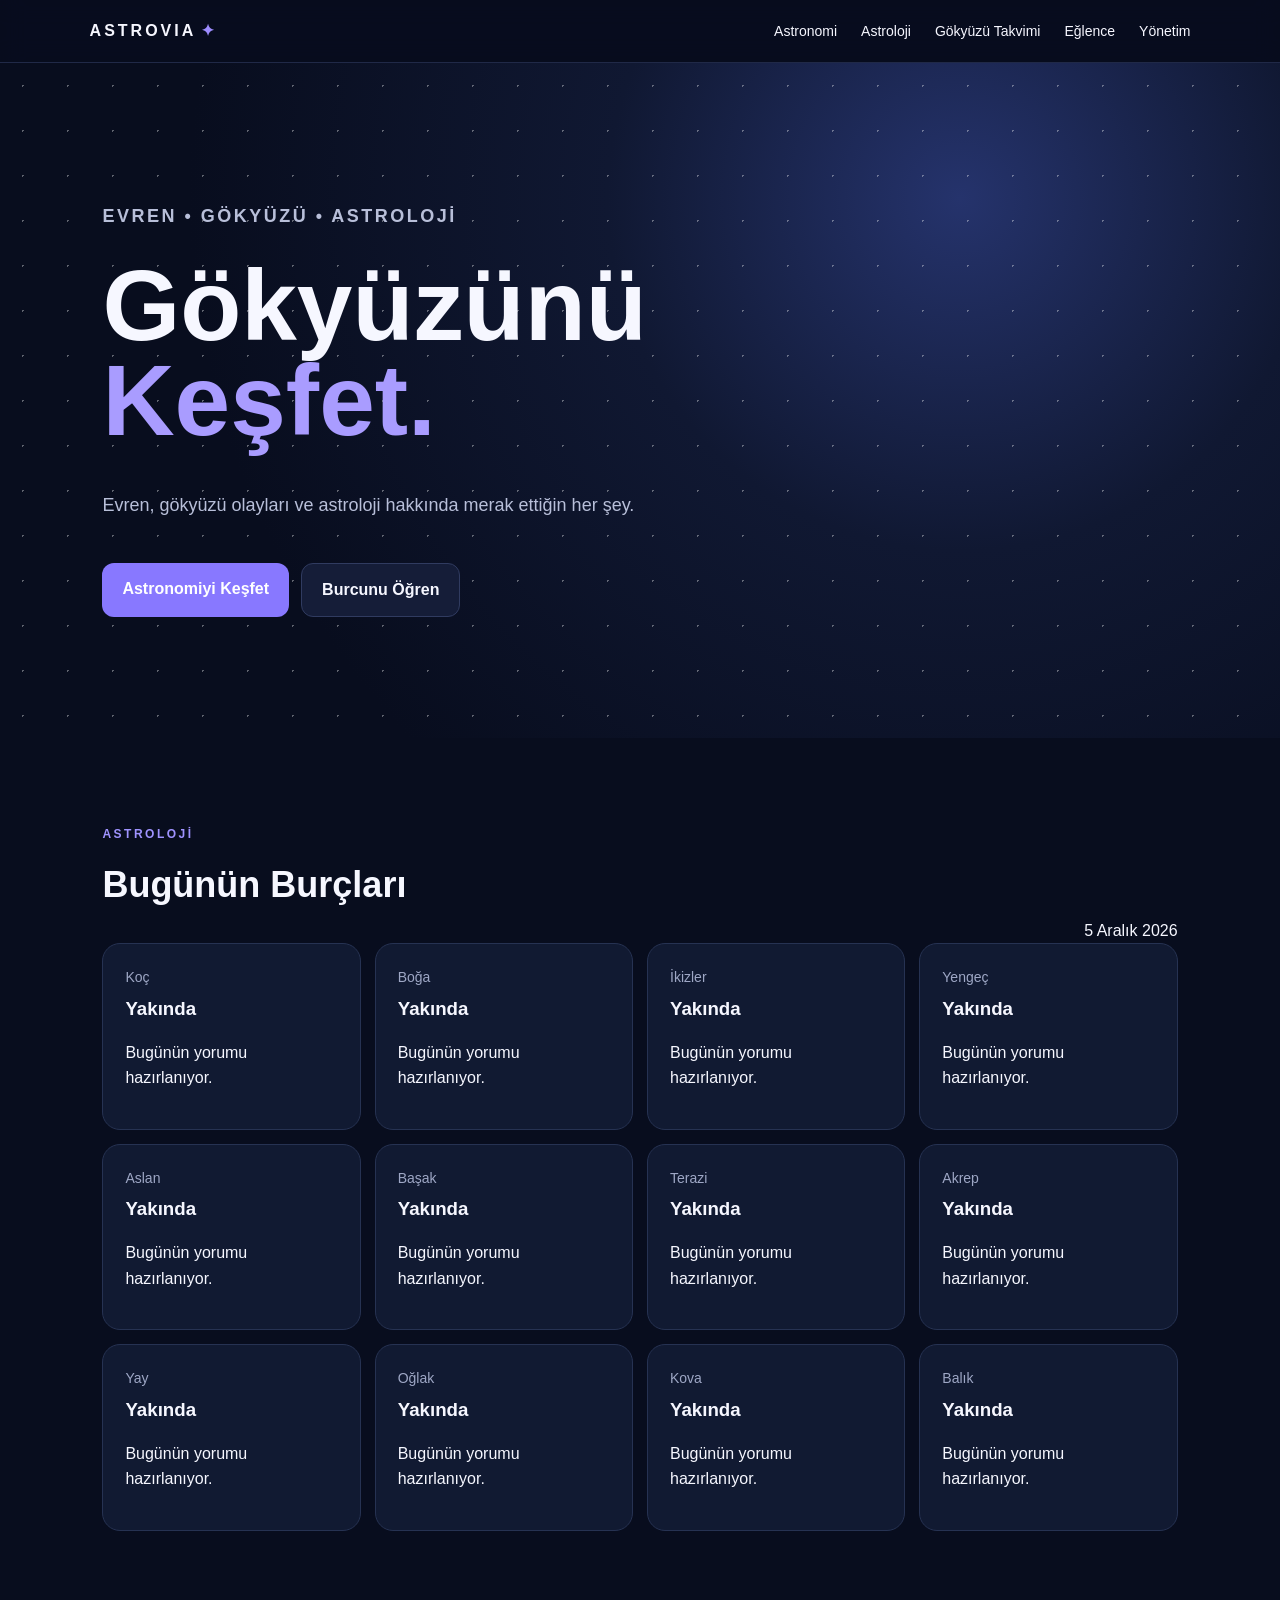
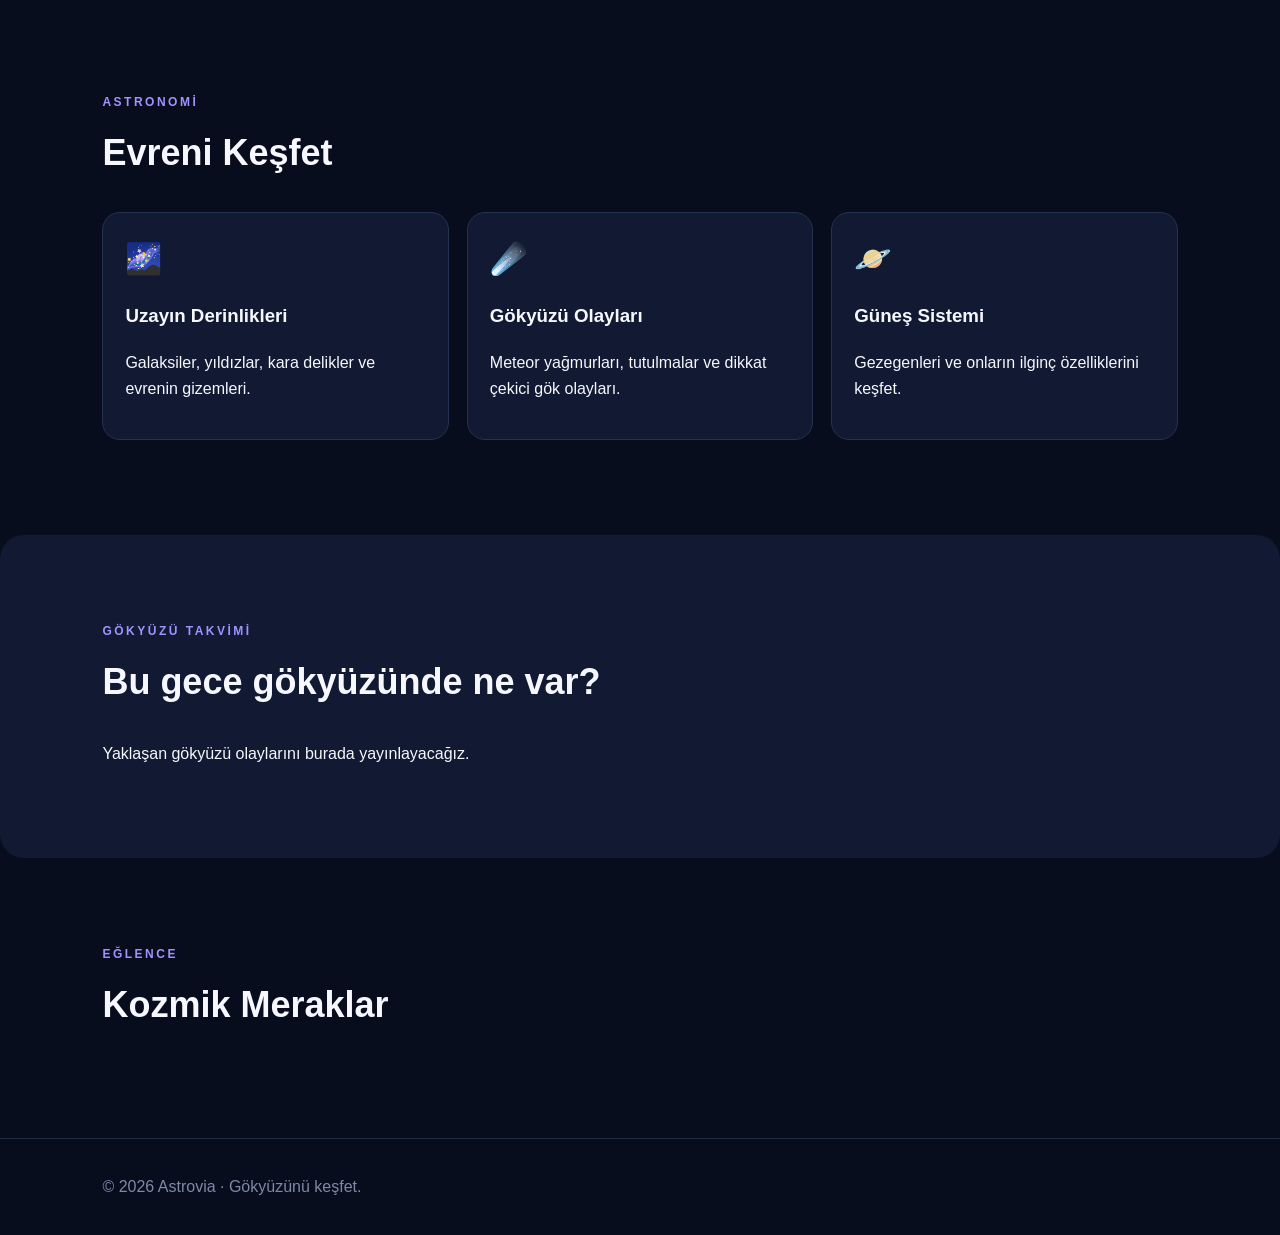
==== index.html @ fa3518bb "Add files via upload" ====
<!doctype html>
<html lang="tr">
<head>
  <meta charset="utf-8">
  <meta name="viewport" content="width=device-width,initial-scale=1">
  <title>Astrovia — Gökyüzünü Keşfet</title>
  <meta name="description" content="Astronomi, astroloji ve gökyüzü olayları.">
  <link rel="stylesheet" href="style.css">
</head>
<body>
<header class="site-header">
  <a class="brand" href="./">ASTROVIA<span>✦</span></a>
  <button id="menuBtn" class="menu-btn" aria-label="Menüyü aç">☰</button>
  <nav id="nav">
    <a href="#astronomi">Astronomi</a>
    <a href="#astroloji">Astroloji</a>
    <a href="#takvim">Gökyüzü Takvimi</a>
    <a href="#eglence">Eğlence</a>
    <a href="admin.html">Yönetim</a>
  </nav>
</header>

<main>
<section class="hero">
  <div class="stars"></div>
  <p class="eyebrow">EVREN • GÖKYÜZÜ • ASTROLOJİ</p>
  <h1>Gökyüzünü<br><span>Keşfet.</span></h1>
  <p>Evren, gökyüzü olayları ve astroloji hakkında merak ettiğin her şey.</p>
  <div class="hero-actions">
    <a class="btn primary" href="#astronomi">Astronomiyi Keşfet</a>
    <a class="btn ghost" href="#astroloji">Burcunu Öğren</a>
  </div>
</section>

<section id="astroloji" class="section">
  <div class="section-head">
    <div><p class="eyebrow">ASTROLOJİ</p><h2>Bugünün Burçları</h2></div>
    <span id="today"></span>
  </div>
  <div id="horoscopes" class="grid"></div>
</section>

<section id="astronomi" class="section">
  <div class="section-head"><div><p class="eyebrow">ASTRONOMİ</p><h2>Evreni Keşfet</h2></div></div>
  <div class="feature-grid">
    <article><span>🌌</span><h3>Uzayın Derinlikleri</h3><p>Galaksiler, yıldızlar, kara delikler ve evrenin gizemleri.</p></article>
    <article><span>☄️</span><h3>Gökyüzü Olayları</h3><p>Meteor yağmurları, tutulmalar ve dikkat çekici gök olayları.</p></article>
    <article><span>🪐</span><h3>Güneş Sistemi</h3><p>Gezegenleri ve onların ilginç özelliklerini keşfet.</p></article>
  </div>
</section>

<section id="takvim" class="section dark-card">
  <p class="eyebrow">GÖKYÜZÜ TAKVİMİ</p>
  <h2>Bu gece gökyüzünde ne var?</h2>
  <p>Yaklaşan gökyüzü olaylarını burada yayınlayacağız.</p>
</section>

<section id="eglence" class="section">
  <p class="eyebrow">EĞLENCE</p>
  <h2>Kozmik Meraklar</h2>
  <div id="articles" class="articles"></div>
</section>
</main>

<footer>© <span id="year"></span> Astrovia · Gökyüzünü keşfet.</footer>
<script src="app.js"></script>
</body>
</html>
---- style.css ----
*{box-sizing:border-box}body{margin:0;font-family:-apple-system,BlinkMacSystemFont,"Segoe UI",sans-serif;background:#080d1e;color:#f6f7ff;line-height:1.6}a{color:inherit;text-decoration:none}.site-header{position:sticky;top:0;z-index:10;display:flex;align-items:center;justify-content:space-between;padding:18px 7%;background:rgba(8,13,30,.9);backdrop-filter:blur(12px);border-bottom:1px solid #202947}.brand{font-weight:800;letter-spacing:3px}.brand span{color:#9d8cff;margin-left:5px}nav{display:flex;gap:24px;font-size:14px}nav a:hover,.back:hover{color:#a99cff}.menu-btn{display:none;background:none;border:0;color:white;font-size:25px}.hero{position:relative;min-height:75vh;display:flex;flex-direction:column;justify-content:center;padding:80px 8%;overflow:hidden;background:radial-gradient(circle at 75% 20%,#25336c 0,#101832 32%,#080d1e 70%)}.stars{position:absolute;inset:0;opacity:.35;background-image:radial-gradient(#fff 1px,transparent 1px);background-size:45px 45px}.hero>*:not(.stars){position:relative}.eyebrow{font-size:12px;letter-spacing:2.5px;color:#9f93ff;font-weight:700}.hero h1{font-size:clamp(48px,9vw,100px);line-height:.95;margin:10px 0 25px}.hero h1 span{color:#a99cff}.hero p{max-width:650px;color:#b8bfd9;font-size:18px}.hero-actions{display:flex;gap:12px;margin-top:25px}.btn{display:inline-block;border:0;border-radius:12px;padding:13px 20px;font-weight:700;cursor:pointer}.primary{background:#8878ff;color:white}.ghost{background:#151d38;border:1px solid #303b60}.section{padding:75px 8%;max-width:1300px;margin:auto}.section-head{display:flex;justify-content:space-between;align-items:end;gap:20px}.section h2{font-size:36px;margin:4px 0 30px}.grid{display:grid;grid-template-columns:repeat(4,1fr);gap:14px}.card,.feature-grid article,.panel,.saved{background:#111a32;border:1px solid #263252;border-radius:18px;padding:22px}.card h3{margin:5px 0}.muted{color:#9ea7c5;font-size:14px}.feature-grid{display:grid;grid-template-columns:repeat(3,1fr);gap:18px}.feature-grid span{font-size:30px}.dark-card{background:#111a32;border-radius:24px;margin-top:20px}.articles{display:grid;gap:12px}.article{padding:20px;border-bottom:1px solid #263252}.admin{max-width:900px;margin:auto;padding:50px 6%}.panel{display:grid;gap:16px;margin:25px 0}.panel label{display:grid;gap:7px;font-weight:600}.panel input,.panel select,.panel textarea{width:100%;padding:12px;border-radius:10px;border:1px solid #303b60;background:#0b1227;color:white;font:inherit}.panel textarea{min-height:110px}.notice{padding:15px;border-radius:12px;background:#211f3d;color:#c9c5ff}.saved{display:grid;gap:10px}footer{padding:35px 8%;color:#7f88a6;border-top:1px solid #202947}@media(max-width:800px){nav{display:none}.menu-btn{display:block}.grid{grid-template-columns:repeat(2,1fr)}.feature-grid{grid-template-columns:1fr}.hero{min-height:70vh;padding:60px 7%}.section{padding:55px 7%}}@media(max-width:480px){.grid{grid-template-columns:1fr}.hero h1{font-size:56px}.hero-actions{flex-direction:column}.btn{text-align:center}}
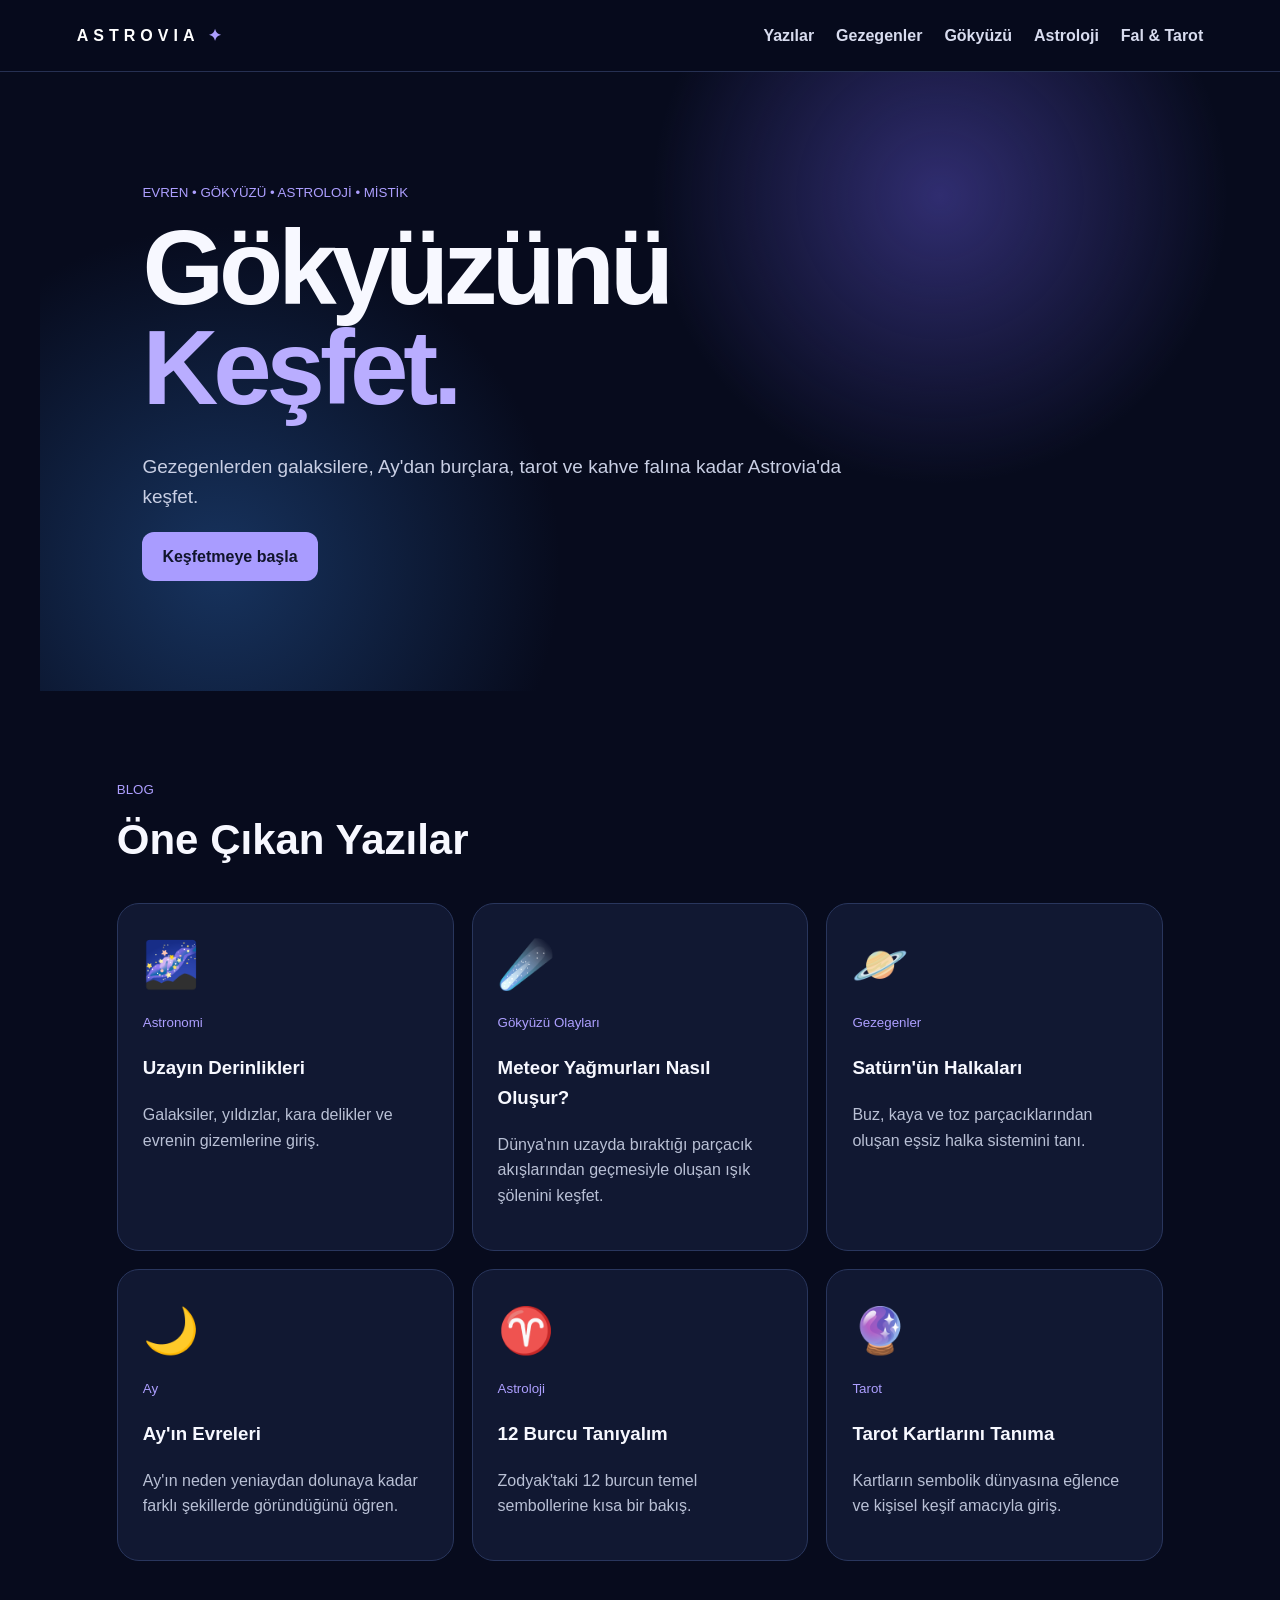
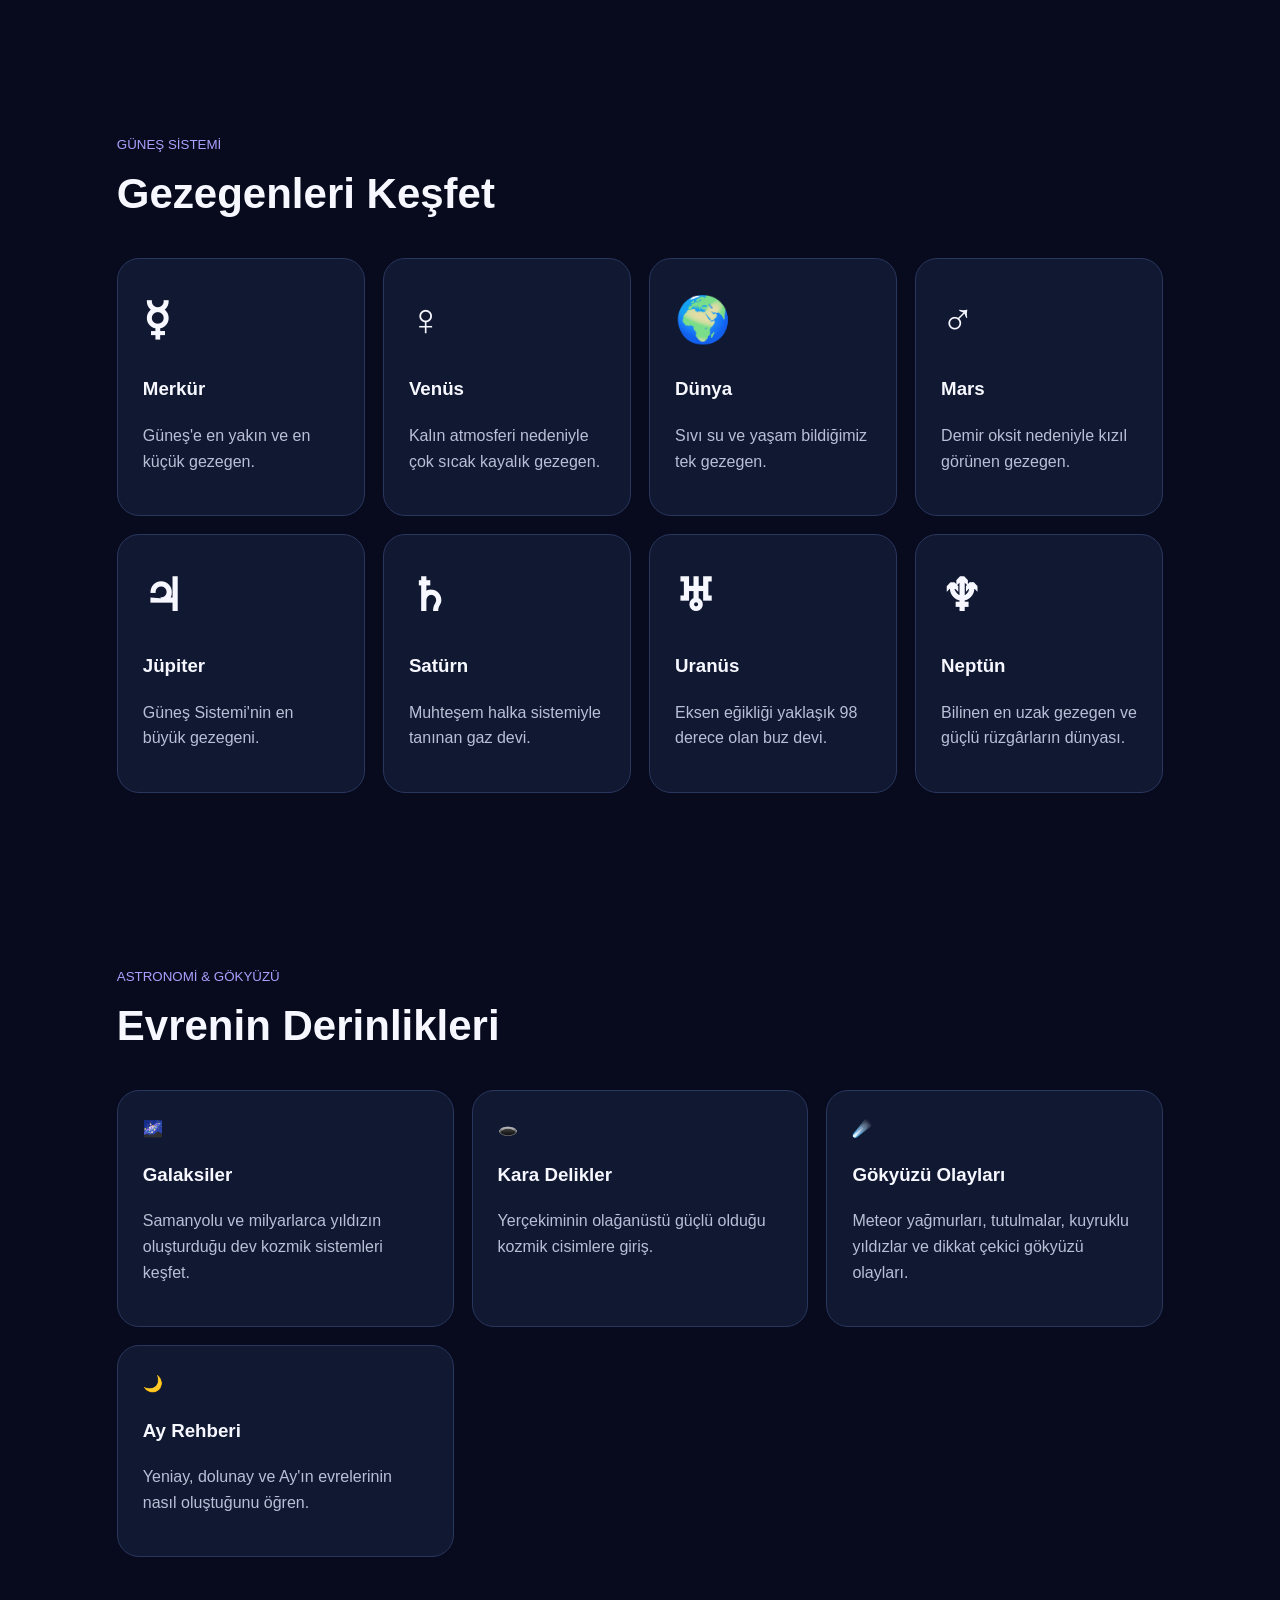
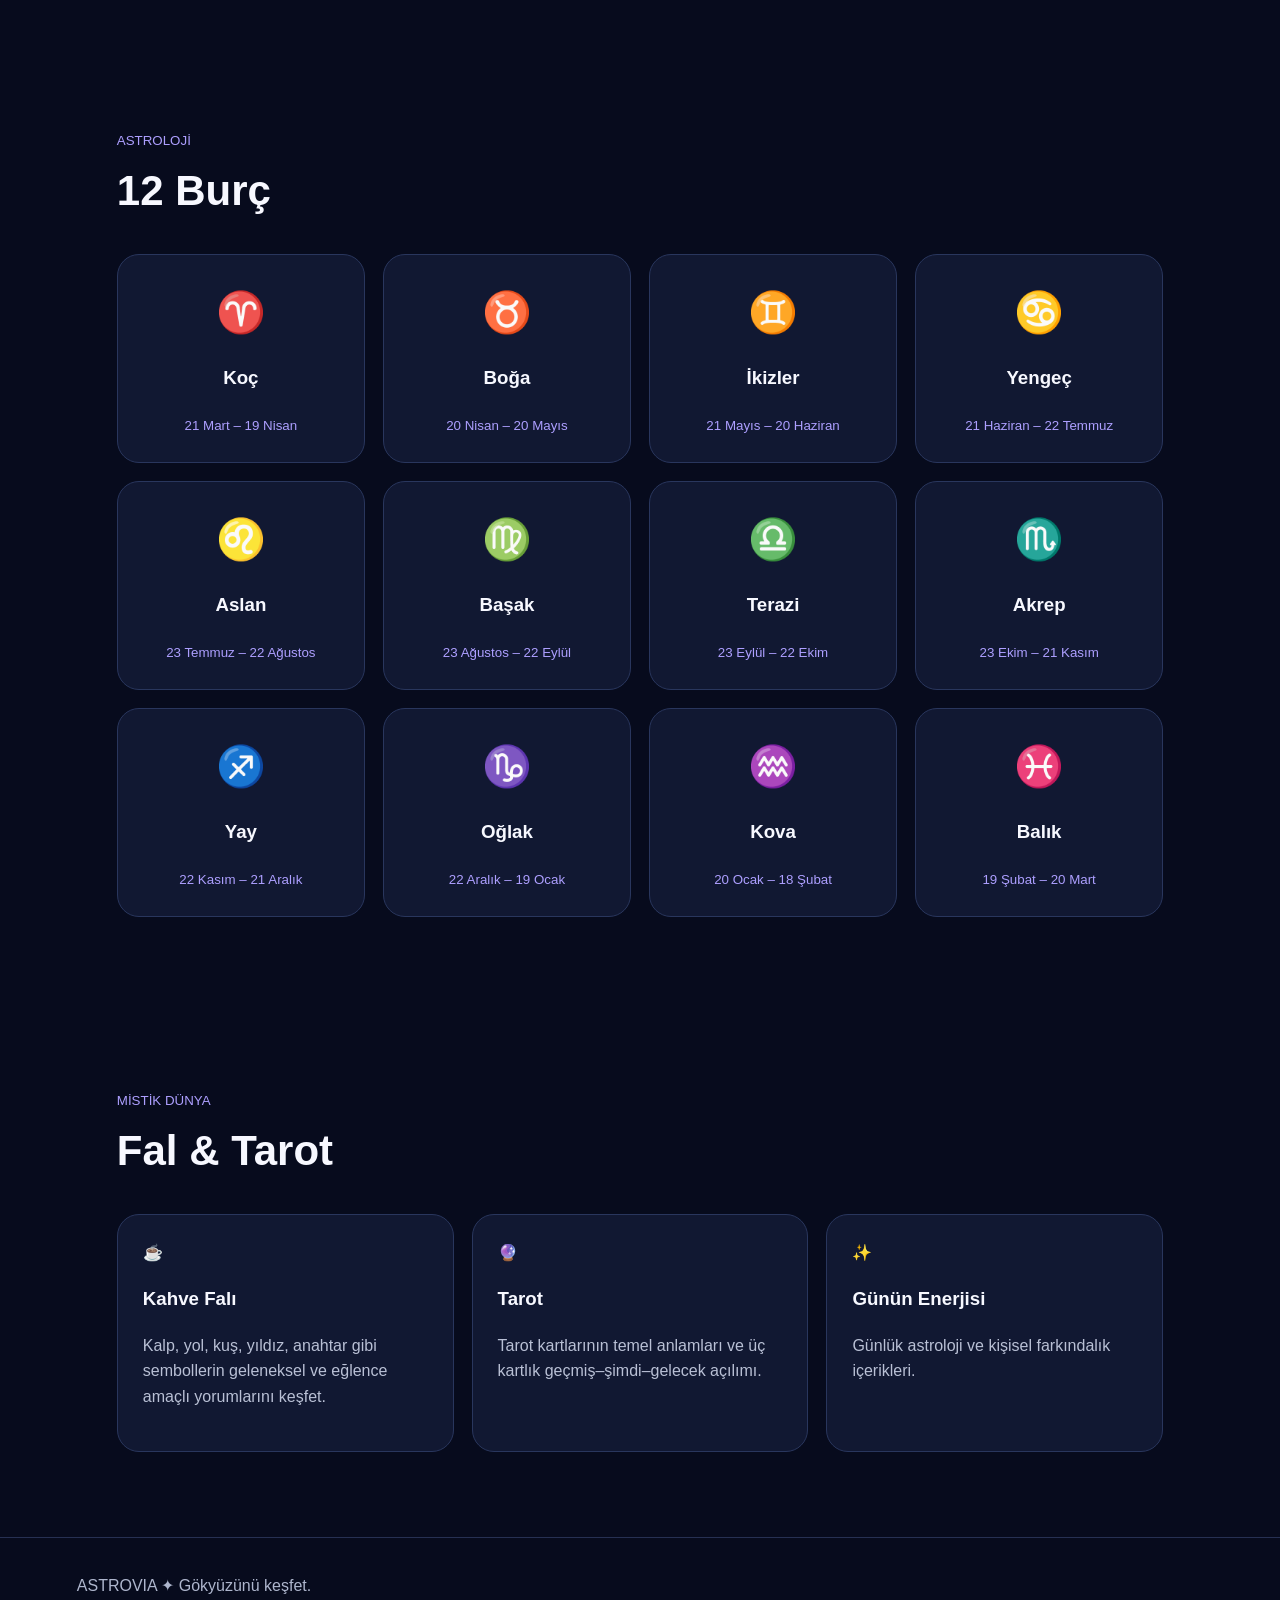
==== commit 433e506e: "Add files via upload" ====
--- a/index.html
+++ b/index.html
@@ -1,68 +1,9 @@
-<!doctype html>
-<html lang="tr">
-<head>
-  <meta charset="utf-8">
-  <meta name="viewport" content="width=device-width,initial-scale=1">
-  <title>Astrovia — Gökyüzünü Keşfet</title>
-  <meta name="description" content="Astronomi, astroloji ve gökyüzü olayları.">
-  <link rel="stylesheet" href="style.css">
-</head>
-<body>
-<header class="site-header">
-  <a class="brand" href="./">ASTROVIA<span>✦</span></a>
-  <button id="menuBtn" class="menu-btn" aria-label="Menüyü aç">☰</button>
-  <nav id="nav">
-    <a href="#astronomi">Astronomi</a>
-    <a href="#astroloji">Astroloji</a>
-    <a href="#takvim">Gökyüzü Takvimi</a>
-    <a href="#eglence">Eğlence</a>
-    <a href="admin.html">Yönetim</a>
-  </nav>
-</header>
-
-<main>
-<section class="hero">
-  <div class="stars"></div>
-  <p class="eyebrow">EVREN • GÖKYÜZÜ • ASTROLOJİ</p>
-  <h1>Gökyüzünü<br><span>Keşfet.</span></h1>
-  <p>Evren, gökyüzü olayları ve astroloji hakkında merak ettiğin her şey.</p>
-  <div class="hero-actions">
-    <a class="btn primary" href="#astronomi">Astronomiyi Keşfet</a>
-    <a class="btn ghost" href="#astroloji">Burcunu Öğren</a>
-  </div>
-</section>
-
-<section id="astroloji" class="section">
-  <div class="section-head">
-    <div><p class="eyebrow">ASTROLOJİ</p><h2>Bugünün Burçları</h2></div>
-    <span id="today"></span>
-  </div>
-  <div id="horoscopes" class="grid"></div>
-</section>
-
-<section id="astronomi" class="section">
-  <div class="section-head"><div><p class="eyebrow">ASTRONOMİ</p><h2>Evreni Keşfet</h2></div></div>
-  <div class="feature-grid">
-    <article><span>🌌</span><h3>Uzayın Derinlikleri</h3><p>Galaksiler, yıldızlar, kara delikler ve evrenin gizemleri.</p></article>
-    <article><span>☄️</span><h3>Gökyüzü Olayları</h3><p>Meteor yağmurları, tutulmalar ve dikkat çekici gök olayları.</p></article>
-    <article><span>🪐</span><h3>Güneş Sistemi</h3><p>Gezegenleri ve onların ilginç özelliklerini keşfet.</p></article>
-  </div>
-</section>
-
-<section id="takvim" class="section dark-card">
-  <p class="eyebrow">GÖKYÜZÜ TAKVİMİ</p>
-  <h2>Bu gece gökyüzünde ne var?</h2>
-  <p>Yaklaşan gökyüzü olaylarını burada yayınlayacağız.</p>
-</section>
-
-<section id="eglence" class="section">
-  <p class="eyebrow">EĞLENCE</p>
-  <h2>Kozmik Meraklar</h2>
-  <div id="articles" class="articles"></div>
-</section>
-</main>
-
-<footer>© <span id="year"></span> Astrovia · Gökyüzünü keşfet.</footer>
-<script src="app.js"></script>
-</body>
-</html>+<!doctype html><html lang="tr"><head><meta charset="utf-8"><meta name="viewport" content="width=device-width,initial-scale=1"><title>Astrovia ✦ Gökyüzünü Keşfet</title><link rel="stylesheet" href="style.css"></head><body>
+<header><a class="brand" href="./">ASTROVIA <b>✦</b></a><button id="menu">☰</button><nav id="nav"><a href="#yazilar">Yazılar</a><a href="#gezegenler">Gezegenler</a><a href="#gokyuzu">Gökyüzü</a><a href="#astroloji">Astroloji</a><a href="#fal">Fal & Tarot</a></nav></header>
+<main><section class="hero"><small>EVREN • GÖKYÜZÜ • ASTROLOJİ • MİSTİK</small><h1>Gökyüzünü<br><em>Keşfet.</em></h1><p>Gezegenlerden galaksilere, Ay'dan burçlara, tarot ve kahve falına kadar Astrovia'da keşfet.</p><a class="btn" href="#yazilar">Keşfetmeye başla</a></section>
+<section id="yazilar"><small>BLOG</small><h2>Öne Çıkan Yazılar</h2><div id="articles" class="grid"></div></section>
+<section id="gezegenler"><small>GÜNEŞ SİSTEMİ</small><h2>Gezegenleri Keşfet</h2><div id="planets" class="grid planets"></div></section>
+<section id="gokyuzu"><small>ASTRONOMİ & GÖKYÜZÜ</small><h2>Evrenin Derinlikleri</h2><div class="grid"><article>🌌<h3>Galaksiler</h3><p>Samanyolu ve milyarlarca yıldızın oluşturduğu dev kozmik sistemleri keşfet.</p></article><article>🕳️<h3>Kara Delikler</h3><p>Yerçekiminin olağanüstü güçlü olduğu kozmik cisimlere giriş.</p></article><article>☄️<h3>Gökyüzü Olayları</h3><p>Meteor yağmurları, tutulmalar, kuyruklu yıldızlar ve dikkat çekici gökyüzü olayları.</p></article><article>🌙<h3>Ay Rehberi</h3><p>Yeniay, dolunay ve Ay'ın evrelerinin nasıl oluştuğunu öğren.</p></article></div></section>
+<section id="astroloji"><small>ASTROLOJİ</small><h2>12 Burç</h2><div id="zodiac" class="grid zodiac"></div></section>
+<section id="fal"><small>MİSTİK DÜNYA</small><h2>Fal & Tarot</h2><div class="grid"><article>☕<h3>Kahve Falı</h3><p>Kalp, yol, kuş, yıldız, anahtar gibi sembollerin geleneksel ve eğlence amaçlı yorumlarını keşfet.</p></article><article>🔮<h3>Tarot</h3><p>Tarot kartlarının temel anlamları ve üç kartlık geçmiş–şimdi–gelecek açılımı.</p></article><article>✨<h3>Günün Enerjisi</h3><p>Günlük astroloji ve kişisel farkındalık içerikleri.</p></article></div></section>
+</main><footer>ASTROVIA ✦ <span>Gökyüzünü keşfet.</span></footer><script src="app.js"></script></body></html>
--- a/style.css
+++ b/style.css
@@ -1 +1 @@
-*{box-sizing:border-box}body{margin:0;font-family:-apple-system,BlinkMacSystemFont,"Segoe UI",sans-serif;background:#080d1e;color:#f6f7ff;line-height:1.6}a{color:inherit;text-decoration:none}.site-header{position:sticky;top:0;z-index:10;display:flex;align-items:center;justify-content:space-between;padding:18px 7%;background:rgba(8,13,30,.9);backdrop-filter:blur(12px);border-bottom:1px solid #202947}.brand{font-weight:800;letter-spacing:3px}.brand span{color:#9d8cff;margin-left:5px}nav{display:flex;gap:24px;font-size:14px}nav a:hover,.back:hover{color:#a99cff}.menu-btn{display:none;background:none;border:0;color:white;font-size:25px}.hero{position:relative;min-height:75vh;display:flex;flex-direction:column;justify-content:center;padding:80px 8%;overflow:hidden;background:radial-gradient(circle at 75% 20%,#25336c 0,#101832 32%,#080d1e 70%)}.stars{position:absolute;inset:0;opacity:.35;background-image:radial-gradient(#fff 1px,transparent 1px);background-size:45px 45px}.hero>*:not(.stars){position:relative}.eyebrow{font-size:12px;letter-spacing:2.5px;color:#9f93ff;font-weight:700}.hero h1{font-size:clamp(48px,9vw,100px);line-height:.95;margin:10px 0 25px}.hero h1 span{color:#a99cff}.hero p{max-width:650px;color:#b8bfd9;font-size:18px}.hero-actions{display:flex;gap:12px;margin-top:25px}.btn{display:inline-block;border:0;border-radius:12px;padding:13px 20px;font-weight:700;cursor:pointer}.primary{background:#8878ff;color:white}.ghost{background:#151d38;border:1px solid #303b60}.section{padding:75px 8%;max-width:1300px;margin:auto}.section-head{display:flex;justify-content:space-between;align-items:end;gap:20px}.section h2{font-size:36px;margin:4px 0 30px}.grid{display:grid;grid-template-columns:repeat(4,1fr);gap:14px}.card,.feature-grid article,.panel,.saved{background:#111a32;border:1px solid #263252;border-radius:18px;padding:22px}.card h3{margin:5px 0}.muted{color:#9ea7c5;font-size:14px}.feature-grid{display:grid;grid-template-columns:repeat(3,1fr);gap:18px}.feature-grid span{font-size:30px}.dark-card{background:#111a32;border-radius:24px;margin-top:20px}.articles{display:grid;gap:12px}.article{padding:20px;border-bottom:1px solid #263252}.admin{max-width:900px;margin:auto;padding:50px 6%}.panel{display:grid;gap:16px;margin:25px 0}.panel label{display:grid;gap:7px;font-weight:600}.panel input,.panel select,.panel textarea{width:100%;padding:12px;border-radius:10px;border:1px solid #303b60;background:#0b1227;color:white;font:inherit}.panel textarea{min-height:110px}.notice{padding:15px;border-radius:12px;background:#211f3d;color:#c9c5ff}.saved{display:grid;gap:10px}footer{padding:35px 8%;color:#7f88a6;border-top:1px solid #202947}@media(max-width:800px){nav{display:none}.menu-btn{display:block}.grid{grid-template-columns:repeat(2,1fr)}.feature-grid{grid-template-columns:1fr}.hero{min-height:70vh;padding:60px 7%}.section{padding:55px 7%}}@media(max-width:480px){.grid{grid-template-columns:1fr}.hero h1{font-size:56px}.hero-actions{flex-direction:column}.btn{text-align:center}}
+*{box-sizing:border-box}html{scroll-behavior:smooth}body{margin:0;background:#070b1d;color:#f7f8ff;font-family:-apple-system,BlinkMacSystemFont,"Segoe UI",sans-serif;line-height:1.6}header{height:72px;position:sticky;top:0;z-index:9;display:flex;align-items:center;justify-content:space-between;padding:0 6%;background:#070b1ded;border-bottom:1px solid #263052;backdrop-filter:blur(12px)}.brand{color:white;text-decoration:none;font-weight:900;letter-spacing:5px}.brand b,section>small,small{color:#ad9fff}nav{display:flex;gap:22px}nav a{color:#d8dcef;text-decoration:none;font-weight:700}#menu{display:none;background:none;color:white;border:0;font-size:25px}.hero{min-height:600px;padding:110px 8%;display:flex;flex-direction:column;justify-content:center;background:radial-gradient(circle at 75% 20%,#302d70,transparent 28%),radial-gradient(circle at 15% 80%,#17335e,transparent 30%)}.hero h1{font-size:clamp(58px,10vw,105px);line-height:.95;margin:15px 0;letter-spacing:-5px}.hero em{font-style:normal;color:#b9adff}.hero p{max-width:700px;color:#c9cfe4;font-size:19px}.btn{display:inline-block;background:#a99cff;color:#11152c;border:0;border-radius:12px;padding:12px 20px;text-decoration:none;font-weight:900;width:max-content}section{max-width:1200px;margin:auto;padding:85px 6%}h2{font-size:42px;margin:4px 0 30px}.grid{display:grid;grid-template-columns:repeat(3,1fr);gap:18px}.grid article{background:#111832;border:1px solid #29365d;border-radius:22px;padding:25px}.grid article p{color:#b9c0d5}.symbol{display:block;font-size:45px;margin-bottom:8px}.planets{grid-template-columns:repeat(4,1fr)}.zodiac{grid-template-columns:repeat(4,1fr)}.zcard{text-align:center}.zcard>b{font-size:40px;color:#c2b8ff}footer{border-top:1px solid #263052;padding:35px 6%;color:#aeb6cd}form{max-width:700px;display:grid;gap:15px}input,select,textarea{width:100%;padding:13px;border-radius:11px;border:1px solid #304064;background:#10172f;color:white;font:inherit}textarea{min-height:180px}@media(max-width:800px){nav{display:none;position:absolute;top:72px;left:0;right:0;padding:20px 6%;background:#070b1d;flex-direction:column}nav.open{display:flex}#menu{display:block}.grid,.planets,.zodiac{grid-template-columns:1fr 1fr}.hero{padding:90px 7%}.hero h1{font-size:62px}h2{font-size:34px}}@media(max-width:500px){.grid,.planets,.zodiac{grid-template-columns:1fr}}
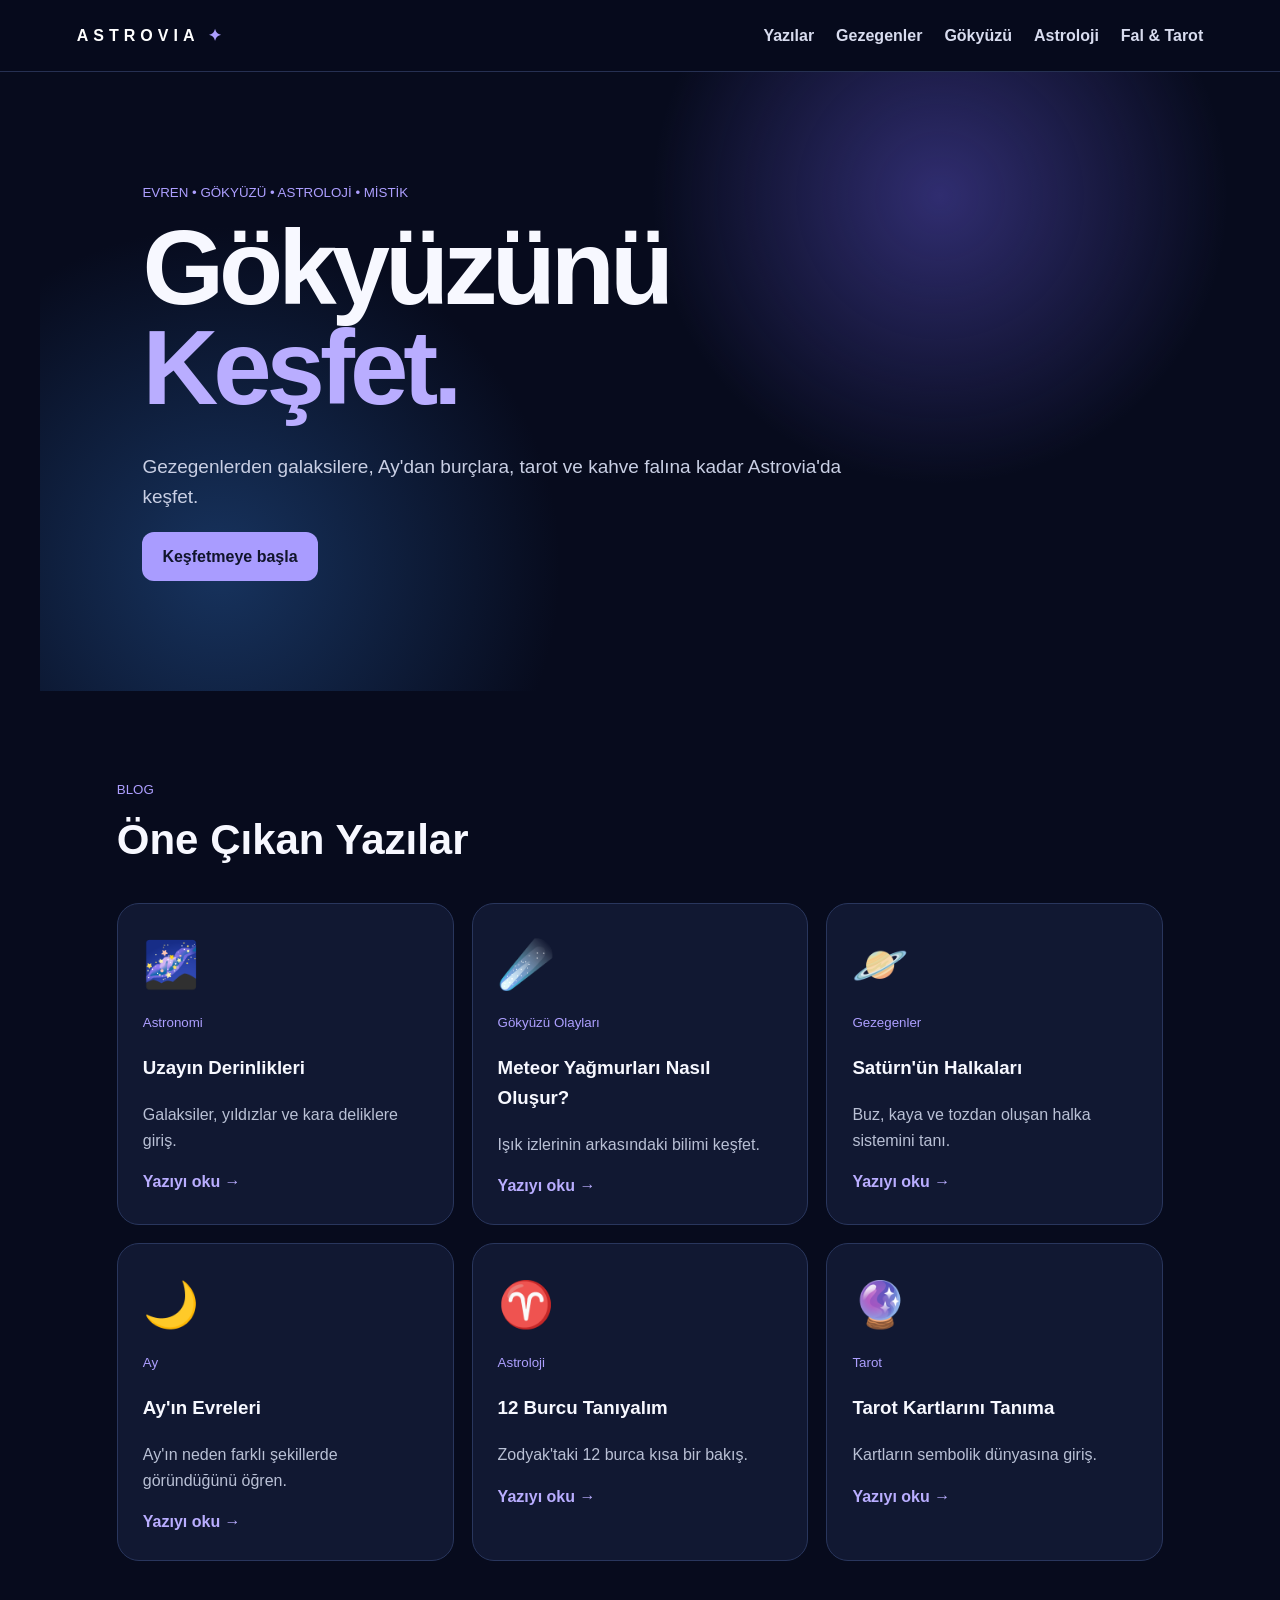
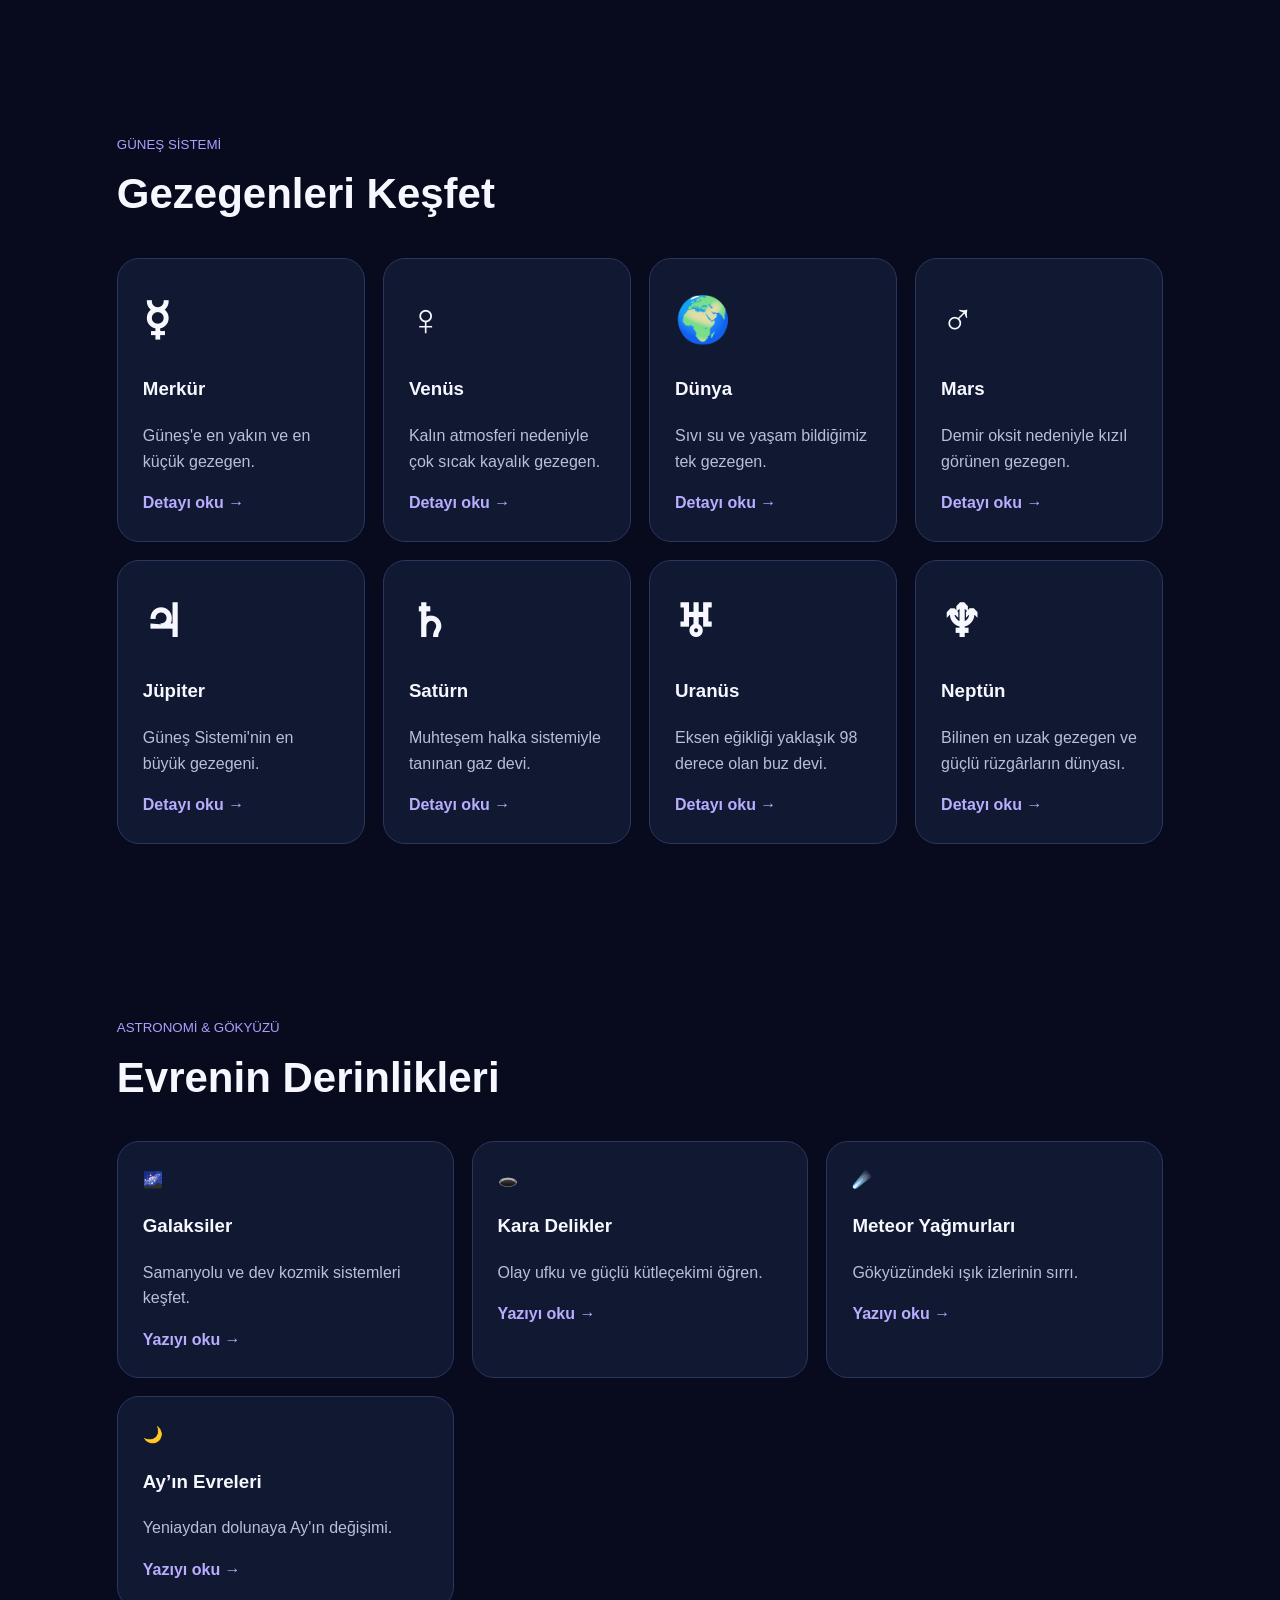
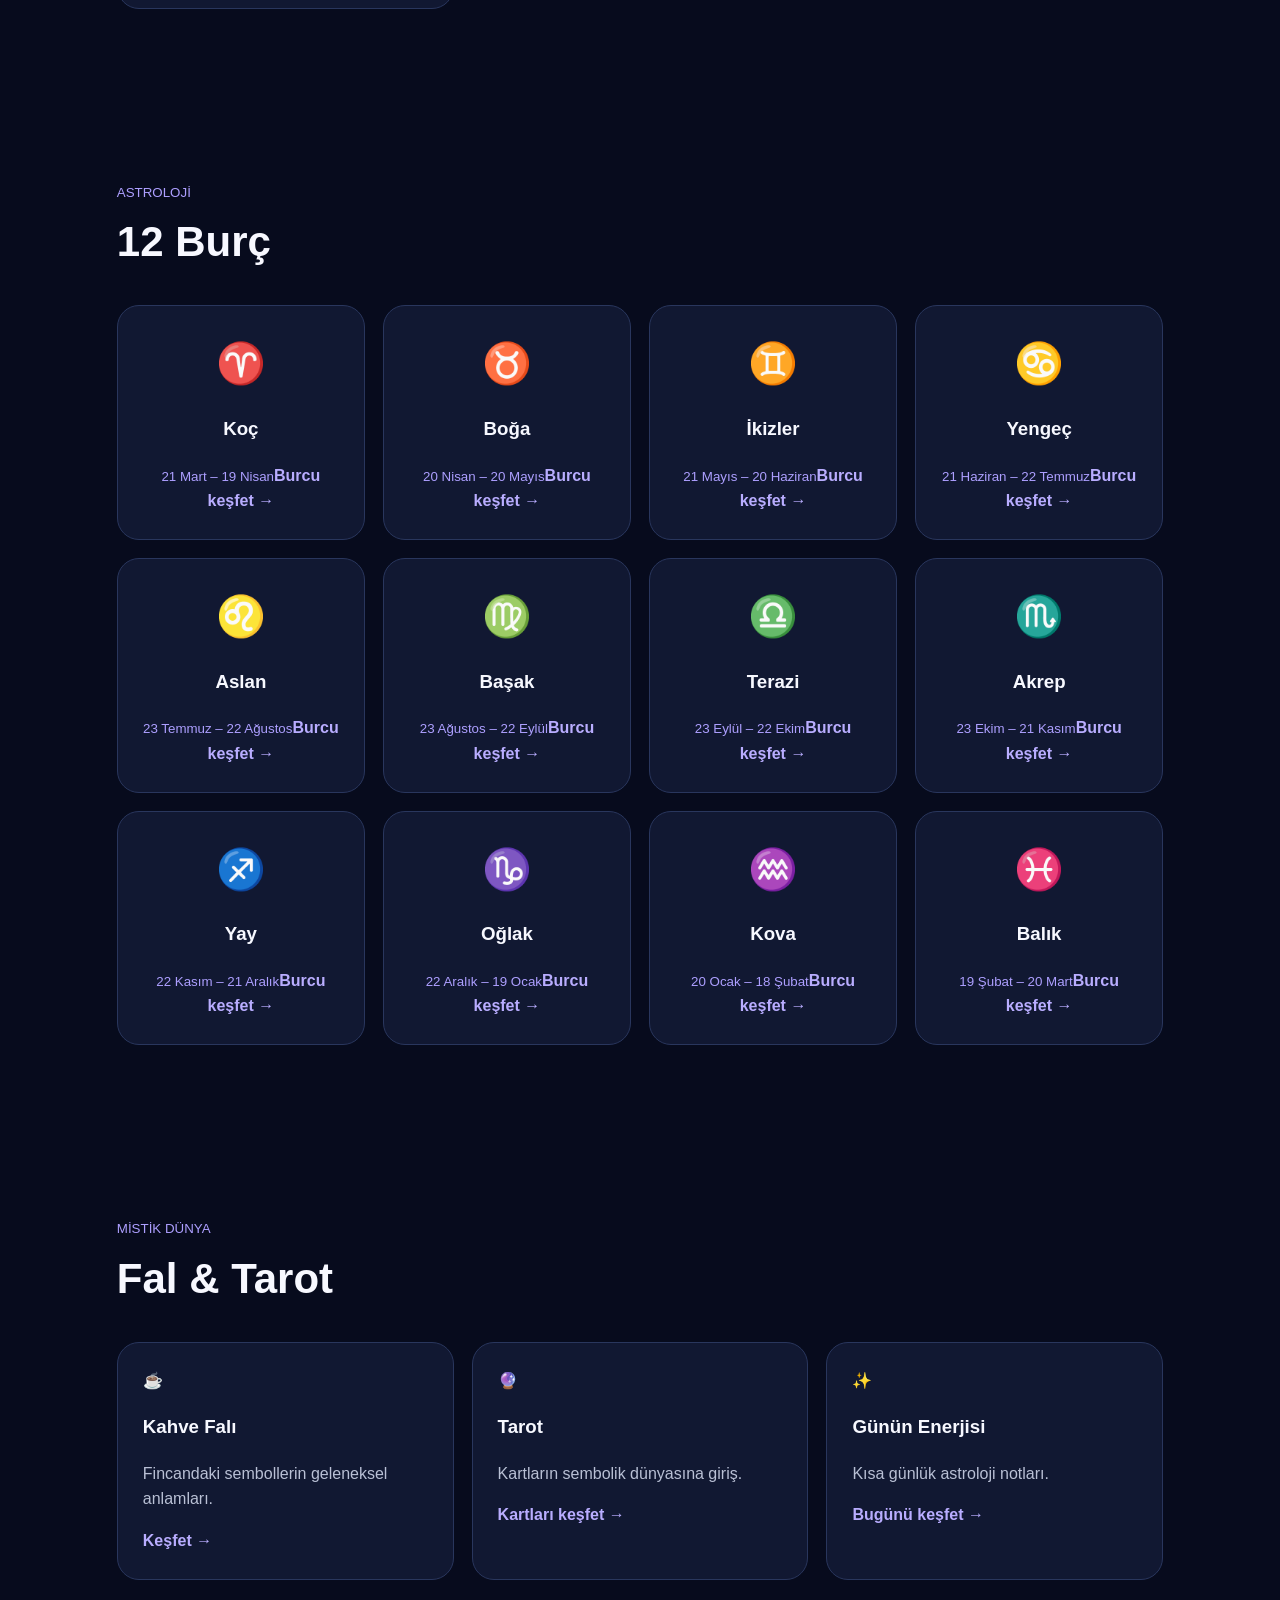
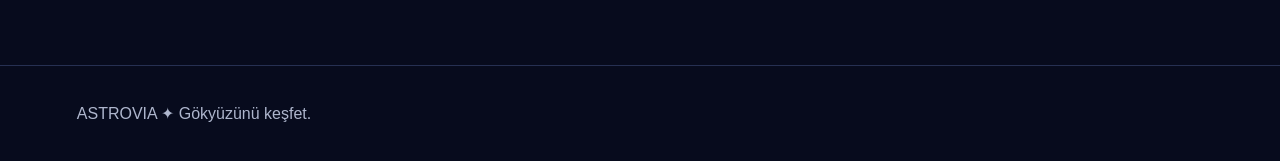
==== commit a37662e7: "Add files via upload" ====
--- a/index.html
+++ b/index.html
@@ -1,9 +1,72 @@
-<!doctype html><html lang="tr"><head><meta charset="utf-8"><meta name="viewport" content="width=device-width,initial-scale=1"><title>Astrovia ✦ Gökyüzünü Keşfet</title><link rel="stylesheet" href="style.css"></head><body>
-<header><a class="brand" href="./">ASTROVIA <b>✦</b></a><button id="menu">☰</button><nav id="nav"><a href="#yazilar">Yazılar</a><a href="#gezegenler">Gezegenler</a><a href="#gokyuzu">Gökyüzü</a><a href="#astroloji">Astroloji</a><a href="#fal">Fal & Tarot</a></nav></header>
-<main><section class="hero"><small>EVREN • GÖKYÜZÜ • ASTROLOJİ • MİSTİK</small><h1>Gökyüzünü<br><em>Keşfet.</em></h1><p>Gezegenlerden galaksilere, Ay'dan burçlara, tarot ve kahve falına kadar Astrovia'da keşfet.</p><a class="btn" href="#yazilar">Keşfetmeye başla</a></section>
-<section id="yazilar"><small>BLOG</small><h2>Öne Çıkan Yazılar</h2><div id="articles" class="grid"></div></section>
-<section id="gezegenler"><small>GÜNEŞ SİSTEMİ</small><h2>Gezegenleri Keşfet</h2><div id="planets" class="grid planets"></div></section>
-<section id="gokyuzu"><small>ASTRONOMİ & GÖKYÜZÜ</small><h2>Evrenin Derinlikleri</h2><div class="grid"><article>🌌<h3>Galaksiler</h3><p>Samanyolu ve milyarlarca yıldızın oluşturduğu dev kozmik sistemleri keşfet.</p></article><article>🕳️<h3>Kara Delikler</h3><p>Yerçekiminin olağanüstü güçlü olduğu kozmik cisimlere giriş.</p></article><article>☄️<h3>Gökyüzü Olayları</h3><p>Meteor yağmurları, tutulmalar, kuyruklu yıldızlar ve dikkat çekici gökyüzü olayları.</p></article><article>🌙<h3>Ay Rehberi</h3><p>Yeniay, dolunay ve Ay'ın evrelerinin nasıl oluştuğunu öğren.</p></article></div></section>
-<section id="astroloji"><small>ASTROLOJİ</small><h2>12 Burç</h2><div id="zodiac" class="grid zodiac"></div></section>
-<section id="fal"><small>MİSTİK DÜNYA</small><h2>Fal & Tarot</h2><div class="grid"><article>☕<h3>Kahve Falı</h3><p>Kalp, yol, kuş, yıldız, anahtar gibi sembollerin geleneksel ve eğlence amaçlı yorumlarını keşfet.</p></article><article>🔮<h3>Tarot</h3><p>Tarot kartlarının temel anlamları ve üç kartlık geçmiş–şimdi–gelecek açılımı.</p></article><article>✨<h3>Günün Enerjisi</h3><p>Günlük astroloji ve kişisel farkındalık içerikleri.</p></article></div></section>
-</main><footer>ASTROVIA ✦ <span>Gökyüzünü keşfet.</span></footer><script src="app.js"></script></body></html>+<!doctype html>
+<html lang="tr">
+<head>
+<meta charset="utf-8">
+<meta name="viewport" content="width=device-width,initial-scale=1">
+<title>Astrovia ✦ Gökyüzünü Keşfet</title>
+<link rel="stylesheet" href="style.css">
+</head>
+<body>
+<header>
+  <a class="brand" href="./">ASTROVIA <b>✦</b></a>
+  <button id="menu">☰</button>
+  <nav id="nav">
+    <a href="#yazilar">Yazılar</a><a href="#gezegenler">Gezegenler</a><a href="#gokyuzu">Gökyüzü</a><a href="#astroloji">Astroloji</a><a href="#fal">Fal & Tarot</a>
+  </nav>
+</header>
+
+<main>
+<section class="hero">
+  <small>EVREN • GÖKYÜZÜ • ASTROLOJİ • MİSTİK</small>
+  <h1>Gökyüzünü<br><em>Keşfet.</em></h1>
+  <p>Gezegenlerden galaksilere, Ay'dan burçlara, tarot ve kahve falına kadar Astrovia'da keşfet.</p>
+  <a class="btn" href="#yazilar">Keşfetmeye başla</a>
+</section>
+
+<section id="yazilar">
+  <small>BLOG</small><h2>Öne Çıkan Yazılar</h2>
+  <div id="articles" class="grid"></div>
+</section>
+
+<section id="gezegenler">
+  <small>GÜNEŞ SİSTEMİ</small><h2>Gezegenleri Keşfet</h2>
+  <div id="planets" class="grid planets"></div>
+</section>
+
+<section id="gokyuzu">
+  <small>ASTRONOMİ & GÖKYÜZÜ</small><h2>Evrenin Derinlikleri</h2>
+  <div class="grid">
+    <article class="clickable" onclick="openDetail('Galaksiler','Galaksiler; yıldızlar, gaz, toz ve karanlık maddeden oluşan dev sistemlerdir. Samanyolu da bunlardan biridir. Galaksiler sarmal, eliptik ve düzensiz gibi farklı biçimlerde olabilir. Gözlediğimiz evrende çok büyük sayıda galaksi bulunur.')">🌌<h3>Galaksiler</h3><p>Samanyolu ve dev kozmik sistemleri keşfet.</p><span>Yazıyı oku →</span></article>
+    <article class="clickable" onclick="openDetail('Kara Delikler','Kara delikler, kaçış hızının ışık hızını aşacağı kadar yoğun kütleçekime sahip bölgelerdir. Olay ufku, geri dönüşün mümkün olmadığı sınır olarak tanımlanır. Kara delikler doğrudan görülmez; çevrelerindeki madde ve ışık üzerindeki etkilerinden anlaşılır.')">🕳️<h3>Kara Delikler</h3><p>Olay ufku ve güçlü kütleçekimi öğren.</p><span>Yazıyı oku →</span></article>
+    <article class="clickable" onclick="openDetail('Meteor Yağmurları','Meteor yağmurları, Dünya’nın bir kuyruklu yıldız ya da asteroidin yörüngesinde bıraktığı küçük parçacık akışlarından geçmesiyle oluşur. Bu parçacıklar atmosfere yüksek hızla girerken ısınır ve kısa süreli parlak izler oluşturur.')">☄️<h3>Meteor Yağmurları</h3><p>Gökyüzündeki ışık izlerinin sırrı.</p><span>Yazıyı oku →</span></article>
+    <article class="clickable" onclick="openDetail('Ay’ın Evreleri','Ay kendi ışığını üretmez; Güneş ışığını yansıtır. Dünya çevresindeki hareketi sırasında aydınlık yarısının bize görünen kısmı değişir. Bu nedenle yeniay, ilkdördün, dolunay ve sondördün gibi evreleri görürüz.')">🌙<h3>Ay’ın Evreleri</h3><p>Yeniaydan dolunaya Ay'ın değişimi.</p><span>Yazıyı oku →</span></article>
+  </div>
+</section>
+
+<section id="astroloji">
+  <small>ASTROLOJİ</small><h2>12 Burç</h2>
+  <div id="zodiac" class="grid zodiac"></div>
+</section>
+
+<section id="fal">
+  <small>MİSTİK DÜNYA</small><h2>Fal & Tarot</h2>
+  <div class="grid">
+    <article class="clickable" onclick="openDetail('Kahve Falı','Kahve falı, fincanda kalan telve şekillerinin geleneksel ve eğlence amaçlı yorumlanmasına dayanır. Kalp aşkı, yol seyahati ya da hareketi, kuş haberleri, anahtar yeni bir kapıyı simgeleyebilir. Bu semboller kesin gelecek öngörüsü değildir.')">☕<h3>Kahve Falı</h3><p>Fincandaki sembollerin geleneksel anlamları.</p><span>Keşfet →</span></article>
+    <article class="clickable" onclick="openDetail('Tarot','Tarot desteleri çoğunlukla 78 karttan oluşur. Büyük Arkana güçlü arketipik temaları; Küçük Arkana ise günlük yaşam, ilişkiler ve kararlarla ilişkilendirilen sembolleri içerir. Tarot, eğlence ve kişisel düşünme aracı olarak ele alınmalıdır.')">🔮<h3>Tarot</h3><p>Kartların sembolik dünyasına giriş.</p><span>Kartları keşfet →</span></article>
+    <article class="clickable" onclick="openDetail('Günün Enerjisi','Günün Enerjisi bölümü, astrolojik sembollerden ilham alan kısa ve eğlenceli günlük notlar için tasarlanmıştır. Buradaki yorumlar kişisel farkındalık ve eğlence amaçlıdır; bilimsel tahmin değildir.')">✨<h3>Günün Enerjisi</h3><p>Kısa günlük astroloji notları.</p><span>Bugünü keşfet →</span></article>
+  </div>
+</section>
+</main>
+
+<footer>ASTROVIA ✦ <span>Gökyüzünü keşfet.</span></footer>
+
+<div id="modal" class="modal">
+  <div class="modal-box">
+    <button id="close">×</button>
+    <h2 id="modalTitle"></h2>
+    <p id="modalText"></p>
+  </div>
+</div>
+
+<script src="app.js"></script>
+</body></html>
--- a/style.css
+++ b/style.css
@@ -1 +1 @@
-*{box-sizing:border-box}html{scroll-behavior:smooth}body{margin:0;background:#070b1d;color:#f7f8ff;font-family:-apple-system,BlinkMacSystemFont,"Segoe UI",sans-serif;line-height:1.6}header{height:72px;position:sticky;top:0;z-index:9;display:flex;align-items:center;justify-content:space-between;padding:0 6%;background:#070b1ded;border-bottom:1px solid #263052;backdrop-filter:blur(12px)}.brand{color:white;text-decoration:none;font-weight:900;letter-spacing:5px}.brand b,section>small,small{color:#ad9fff}nav{display:flex;gap:22px}nav a{color:#d8dcef;text-decoration:none;font-weight:700}#menu{display:none;background:none;color:white;border:0;font-size:25px}.hero{min-height:600px;padding:110px 8%;display:flex;flex-direction:column;justify-content:center;background:radial-gradient(circle at 75% 20%,#302d70,transparent 28%),radial-gradient(circle at 15% 80%,#17335e,transparent 30%)}.hero h1{font-size:clamp(58px,10vw,105px);line-height:.95;margin:15px 0;letter-spacing:-5px}.hero em{font-style:normal;color:#b9adff}.hero p{max-width:700px;color:#c9cfe4;font-size:19px}.btn{display:inline-block;background:#a99cff;color:#11152c;border:0;border-radius:12px;padding:12px 20px;text-decoration:none;font-weight:900;width:max-content}section{max-width:1200px;margin:auto;padding:85px 6%}h2{font-size:42px;margin:4px 0 30px}.grid{display:grid;grid-template-columns:repeat(3,1fr);gap:18px}.grid article{background:#111832;border:1px solid #29365d;border-radius:22px;padding:25px}.grid article p{color:#b9c0d5}.symbol{display:block;font-size:45px;margin-bottom:8px}.planets{grid-template-columns:repeat(4,1fr)}.zodiac{grid-template-columns:repeat(4,1fr)}.zcard{text-align:center}.zcard>b{font-size:40px;color:#c2b8ff}footer{border-top:1px solid #263052;padding:35px 6%;color:#aeb6cd}form{max-width:700px;display:grid;gap:15px}input,select,textarea{width:100%;padding:13px;border-radius:11px;border:1px solid #304064;background:#10172f;color:white;font:inherit}textarea{min-height:180px}@media(max-width:800px){nav{display:none;position:absolute;top:72px;left:0;right:0;padding:20px 6%;background:#070b1d;flex-direction:column}nav.open{display:flex}#menu{display:block}.grid,.planets,.zodiac{grid-template-columns:1fr 1fr}.hero{padding:90px 7%}.hero h1{font-size:62px}h2{font-size:34px}}@media(max-width:500px){.grid,.planets,.zodiac{grid-template-columns:1fr}}+*{box-sizing:border-box}html{scroll-behavior:smooth}body{margin:0;background:#070b1d;color:#f7f8ff;font-family:-apple-system,BlinkMacSystemFont,"Segoe UI",sans-serif;line-height:1.6}header{height:72px;position:sticky;top:0;z-index:9;display:flex;align-items:center;justify-content:space-between;padding:0 6%;background:#070b1ded;border-bottom:1px solid #263052;backdrop-filter:blur(12px)}.brand{color:white;text-decoration:none;font-weight:900;letter-spacing:5px}.brand b,section>small,small{color:#ad9fff}nav{display:flex;gap:22px}nav a{color:#d8dcef;text-decoration:none;font-weight:700}#menu{display:none;background:none;color:white;border:0;font-size:25px}.hero{min-height:600px;padding:110px 8%;display:flex;flex-direction:column;justify-content:center;background:radial-gradient(circle at 75% 20%,#302d70,transparent 28%),radial-gradient(circle at 15% 80%,#17335e,transparent 30%)}.hero h1{font-size:clamp(58px,10vw,105px);line-height:.95;margin:15px 0;letter-spacing:-5px}.hero em{font-style:normal;color:#b9adff}.hero p{max-width:700px;color:#c9cfe4;font-size:19px}.btn{display:inline-block;background:#a99cff;color:#11152c;border:0;border-radius:12px;padding:12px 20px;text-decoration:none;font-weight:900;width:max-content}section{max-width:1200px;margin:auto;padding:85px 6%}h2{font-size:42px;margin:4px 0 30px}.grid{display:grid;grid-template-columns:repeat(3,1fr);gap:18px}.grid article{background:#111832;border:1px solid #29365d;border-radius:22px;padding:25px;transition:.18s}.grid article p{color:#b9c0d5}.clickable{cursor:pointer}.clickable:hover{transform:translateY(-3px);border-color:#7465d7}.clickable span{color:#b9adff;font-weight:800}.symbol{display:block;font-size:45px;margin-bottom:8px}.planets{grid-template-columns:repeat(4,1fr)}.zodiac{grid-template-columns:repeat(4,1fr)}.zcard{text-align:center}.zcard>b{font-size:40px;color:#c2b8ff}footer{border-top:1px solid #263052;padding:35px 6%;color:#aeb6cd}.modal{display:none;position:fixed;inset:0;background:#000b;z-index:30;align-items:center;justify-content:center;padding:20px}.modal.show{display:flex}.modal-box{width:min(700px,100%);max-height:80vh;overflow:auto;background:#111832;border:1px solid #3b4d7c;border-radius:24px;padding:30px;position:relative}.modal-box button{position:absolute;right:15px;top:10px;border:0;background:none;color:white;font-size:30px}.modal-box p{color:#c5cbe0;font-size:17px}@media(max-width:800px){nav{display:none;position:absolute;top:72px;left:0;right:0;padding:20px 6%;background:#070b1d;flex-direction:column}nav.open{display:flex}#menu{display:block}.grid,.planets,.zodiac{grid-template-columns:1fr 1fr}.hero{padding:90px 7%}.hero h1{font-size:62px}h2{font-size:34px}}@media(max-width:500px){.grid,.planets,.zodiac{grid-template-columns:1fr}}
